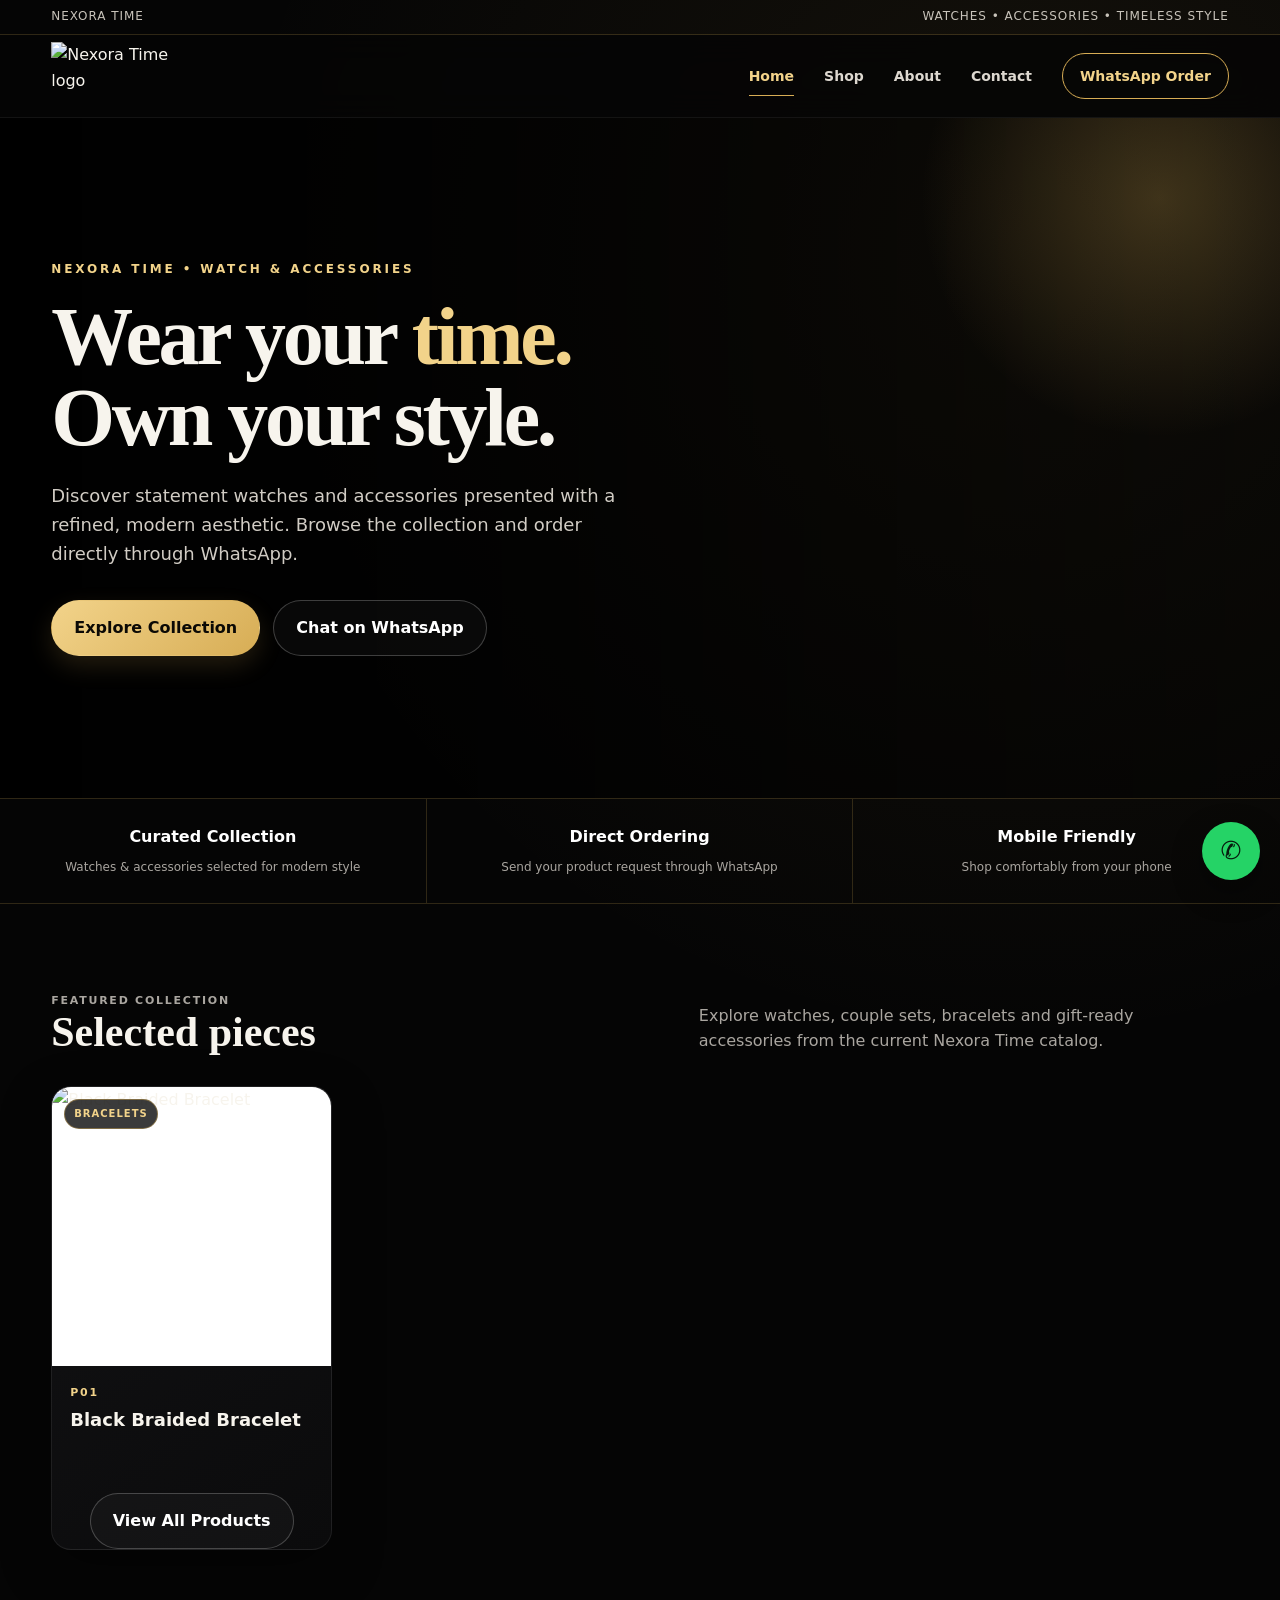
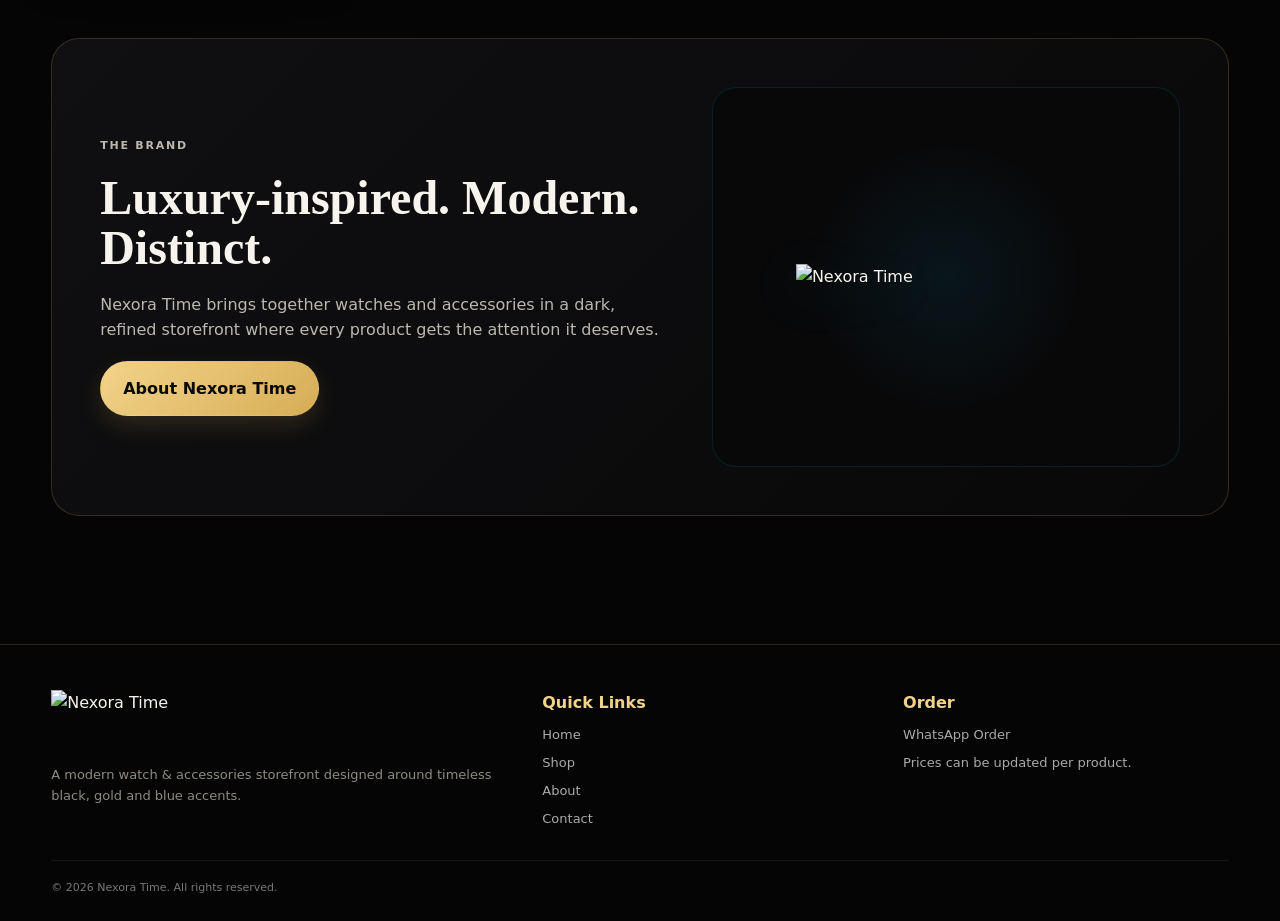
==== index.html @ cf29704b "Add files via upload" ====
<!doctype html>
<html lang="en">
<head>
<meta charset="utf-8"><meta name="viewport" content="width=device-width,initial-scale=1">
<title>Home | Nexora Time</title>
<meta name="description" content="Nexora Time — watches and accessories with a premium black and gold aesthetic.">
<link rel="stylesheet" href="styles.css">
</head>
<body>
<div class="topbar"><div class="container"><span>Nexora Time</span><span>Watches • Accessories • Timeless Style</span></div></div>
<header class="header"><nav class="container nav">
<a class="brand" href="index.html"><img src="assets/logo.png" alt="Nexora Time logo"></a>
<button class="mobile-toggle" aria-label="Open menu">☰</button>
<div class="menu"><a href="index.html" class="active">Home</a>
<a href="shop.html" class="">Shop</a>
<a href="about.html" class="">About</a>
<a href="contact.html" class="">Contact</a>
<a class="nav-cta" data-wa="Hello Nexora Time, I would like to place an order." href="#">WhatsApp Order</a></div>
</nav></header>

<main>
<section class="hero"><div class="container"><div class="hero-content">
<div class="kicker">Nexora Time • Watch & Accessories</div>
<h1>Wear your <span>time.</span><br>Own your style.</h1>
<p>Discover statement watches and accessories presented with a refined, modern aesthetic. Browse the collection and order directly through WhatsApp.</p>
<div class="buttons"><a class="btn btn-gold" href="shop.html">Explore Collection</a><a class="btn btn-outline" data-wa="Hello Nexora Time, I would like to know about your latest collection." href="#">Chat on WhatsApp</a></div>
</div></div></section>
<div class="feature-strip"><div class="feature"><strong>Curated Collection</strong><span>Watches & accessories selected for modern style</span></div><div class="feature"><strong>Direct Ordering</strong><span>Send your product request through WhatsApp</span></div><div class="feature"><strong>Mobile Friendly</strong><span>Shop comfortably from your phone</span></div></div>
<section class="section"><div class="container">
<div class="section-head"><div><p class="eyebrow">Featured collection</p><h2>Selected pieces</h2></div><p>Explore watches, couple sets, bracelets and gift-ready accessories from the current Nexora Time catalog.</p></div>
<div class="products-grid"><article class="product-card" data-category="Bracelets">      <div class="product-image-wrap">        <img src="assets/product-01-black-bracelet.jpg" alt="Black Braided Bracelet" loading="lazy">        <span class="product-tag">Bracelets</span>      </div>      <div class="product-info">        <p class="eyebrow">P01</p>        <h3>Black Braided Bracelet</h3></div>
<div style="text-align:center;margin-top:34px"><a class="btn btn-outline" href="shop.html">View All Products</a></div>
</div></section>
<section class="section" style="padding-top:0"><div class="container"><div class="dark-panel about-grid">
<div><p class="eyebrow">The brand</p><h2>Luxury-inspired. Modern. Distinct.</h2><p>Nexora Time brings together watches and accessories in a dark, refined storefront where every product gets the attention it deserves.</p><a class="btn btn-gold" href="about.html">About Nexora Time</a></div>
<div class="about-logo"><img src="assets/logo.png" alt="Nexora Time"></div>
</div></div></section>
</main>

<a class="whatsapp-float" data-wa="Hello Nexora Time, I would like to place an order." href="#" target="_blank" rel="noopener" aria-label="WhatsApp">✆</a>
<footer class="footer"><div class="container">
<div class="footer-grid">
<div><img src="assets/logo.png" alt="Nexora Time" style="width:145px;height:65px;object-fit:contain"><p style="margin-top:10px">A modern watch & accessories storefront designed around timeless black, gold and blue accents.</p></div>
<div><h4>Quick Links</h4><div class="footer-links"><a href="index.html">Home</a><a href="shop.html">Shop</a><a href="about.html">About</a><a href="contact.html">Contact</a></div></div>
<div><h4>Order</h4><div class="footer-links"><a data-wa="Hello Nexora Time, I would like to order a product." href="#">WhatsApp Order</a><span>Prices can be updated per product.</span></div></div>
</div>
<div class="copyright">© 2026 Nexora Time. All rights reserved.</div>
</div></footer>
<script src="script.js"></script>
</body></html>
---- styles.css ----
:root{
  --bg:#050505; --bg2:#0b0b0d; --panel:#101012; --panel2:#151518;
  --gold:#d7ad55; --gold2:#f2d38a; --text:#f7f4ed; --muted:#aaa6a0;
  --line:rgba(215,173,85,.20); --blue:#11bfe8;
  --max:1180px; --radius:20px; --shadow:0 18px 50px rgba(0,0,0,.38);
}
*{box-sizing:border-box;margin:0;padding:0}
html{scroll-behavior:smooth}
body{font-family:Inter,system-ui,-apple-system,Segoe UI,Roboto,Arial,sans-serif;background:radial-gradient(circle at 80% 10%,rgba(215,173,85,.08),transparent 32%),var(--bg);color:var(--text);line-height:1.6}
a{color:inherit;text-decoration:none}
img{max-width:100%;display:block}
.container{width:min(var(--max),92%);margin:auto}
.topbar{border-bottom:1px solid var(--line);font-size:12px;color:#c8c3ba;letter-spacing:.08em;text-transform:uppercase}
.topbar .container{min-height:34px;display:flex;align-items:center;justify-content:space-between}
.header{position:sticky;top:0;z-index:20;background:rgba(5,5,5,.86);backdrop-filter:blur(16px);border-bottom:1px solid rgba(255,255,255,.06)}
.nav{height:82px;display:flex;align-items:center;justify-content:space-between;gap:24px}
.brand img{width:145px;height:68px;object-fit:contain}
.menu{display:flex;align-items:center;gap:30px;font-size:14px;font-weight:700}
.menu a{color:#ddd8d0;position:relative}
.menu a:hover,.menu a.active{color:var(--gold2)}
.menu a.active:after{content:"";position:absolute;left:0;right:0;bottom:-9px;height:1px;background:var(--gold)}
.nav-cta{padding:11px 17px;border:1px solid var(--gold);border-radius:999px;color:var(--gold2)!important}
.mobile-toggle{display:none;background:none;border:0;color:white;font-size:26px}
.hero{min-height:680px;display:grid;place-items:center;position:relative;overflow:hidden}
.hero:before{content:"";position:absolute;inset:0;background:linear-gradient(90deg,rgba(0,0,0,.94),rgba(0,0,0,.63) 48%,rgba(0,0,0,.32)),url('assets/product-07-luxury-black-gold-watch.jpg') center/cover no-repeat;filter:saturate(.9)}
.hero:after{content:"";position:absolute;width:520px;height:520px;border-radius:50%;right:-140px;top:-180px;background:radial-gradient(circle,rgba(215,173,85,.25),transparent 65%)}
.hero-content{position:relative;z-index:1;padding:90px 0;max-width:700px;margin-right:auto}
.kicker{font-size:12px;letter-spacing:.24em;text-transform:uppercase;color:var(--gold2);font-weight:800;margin-bottom:18px}
.hero h1{font-family:Georgia,serif;font-size:clamp(48px,7vw,82px);line-height:.98;letter-spacing:-.04em;margin-bottom:24px}
.hero h1 span{color:var(--gold2)}
.hero p{font-size:18px;color:#d1ccc4;max-width:600px;margin-bottom:32px}
.buttons{display:flex;gap:13px;flex-wrap:wrap}
.btn{display:inline-flex;align-items:center;justify-content:center;gap:8px;padding:14px 22px;border-radius:999px;font-weight:800;border:1px solid transparent;transition:.25s ease}
.btn-gold{background:linear-gradient(135deg,var(--gold2),var(--gold));color:#0b0905;box-shadow:0 10px 25px rgba(215,173,85,.16)}
.btn-gold:hover{transform:translateY(-2px);box-shadow:0 14px 30px rgba(215,173,85,.24)}
.btn-outline{border-color:rgba(255,255,255,.22);color:#fff;background:rgba(255,255,255,.03)}
.btn-outline:hover{border-color:var(--gold);color:var(--gold2)}
.btn-small{padding:9px 13px;font-size:12px;white-space:nowrap}
.section{padding:88px 0}
.section-head{display:flex;align-items:end;justify-content:space-between;gap:24px;margin-bottom:32px}
.section-head h2{font-family:Georgia,serif;font-size:42px;line-height:1.05}
.section-head p{color:var(--muted);max-width:530px}
.eyebrow{color:var(--gold2);font-size:11px;letter-spacing:.16em;text-transform:uppercase;font-weight:800}
.products-grid{display:grid;grid-template-columns:repeat(4,1fr);gap:18px}
.product-card{background:linear-gradient(145deg,#121214,#0b0b0c);border:1px solid rgba(255,255,255,.08);border-radius:var(--radius);overflow:hidden;box-shadow:var(--shadow);transition:.28s ease}
.product-card:hover{transform:translateY(-6px);border-color:rgba(215,173,85,.4)}
.product-image-wrap{aspect-ratio:1/1;position:relative;background:#fff;overflow:hidden}
.product-image-wrap img{width:100%;height:100%;object-fit:cover;transition:.4s ease}
.product-card:hover .product-image-wrap img{transform:scale(1.035)}
.product-tag{position:absolute;top:12px;left:12px;background:rgba(5,5,5,.78);border:1px solid rgba(215,173,85,.45);color:var(--gold2);font-size:10px;font-weight:800;text-transform:uppercase;letter-spacing:.1em;padding:6px 9px;border-radius:999px}
.product-info{padding:18px}
.product-info h3{font-size:18px;margin:5px 0 6px}
.product-meta{font-size:12px;color:#8e8b86;min-height:40px}
.product-actions{display:flex;align-items:center;justify-content:space-between;gap:10px;margin-top:16px}
.price{font-weight:800;color:#eee;font-size:13px}
.feature-strip{display:grid;grid-template-columns:repeat(3,1fr);border-top:1px solid var(--line);border-bottom:1px solid var(--line)}
.feature{padding:25px 20px;text-align:center;border-right:1px solid var(--line)}
.feature:last-child{border-right:0}
.feature strong{display:block;color:#fff;margin-bottom:3px}.feature span{font-size:12px;color:var(--muted)}
.dark-panel{background:linear-gradient(135deg,#101012,#080809);border:1px solid var(--line);border-radius:28px;padding:48px}
.about-grid{display:grid;grid-template-columns:1.1fr .9fr;gap:40px;align-items:center}
.about-grid h2{font-family:Georgia,serif;font-size:48px;line-height:1.05;margin:12px 0 18px}
.about-grid p{color:#bcb7af;margin-bottom:18px}
.about-logo{min-height:380px;display:grid;place-items:center;background:radial-gradient(circle,rgba(17,191,232,.08),transparent 45%),#080809;border:1px solid rgba(17,191,232,.13);border-radius:24px}
.about-logo img{width:min(300px,75%);filter:drop-shadow(0 12px 25px rgba(17,191,232,.15))}
.page-hero{padding:90px 0 60px;background:linear-gradient(180deg,rgba(215,173,85,.08),transparent)}
.page-hero h1{font-family:Georgia,serif;font-size:64px;line-height:1.05;margin:8px 0 12px}.page-hero p{color:var(--muted);max-width:650px}
.filters{display:flex;gap:9px;flex-wrap:wrap;margin-bottom:28px}
.filter{background:#111;border:1px solid rgba(255,255,255,.1);color:#bbb;padding:9px 14px;border-radius:999px;cursor:pointer;font-weight:700;font-size:12px}
.filter.active,.filter:hover{border-color:var(--gold);color:var(--gold2)}
.contact-grid{display:grid;grid-template-columns:.8fr 1.2fr;gap:22px}
.contact-card,.form-card{background:#0d0d0f;border:1px solid rgba(255,255,255,.08);border-radius:22px;padding:30px}
.contact-item{padding:17px 0;border-bottom:1px solid rgba(255,255,255,.07)}.contact-item:last-child{border:0}
.contact-item span{display:block;color:var(--gold2);font-size:11px;text-transform:uppercase;letter-spacing:.12em;font-weight:800;margin-bottom:5px}
form{display:grid;gap:15px}label{font-size:12px;color:#b7b2aa;font-weight:700}input,textarea,select{width:100%;margin-top:7px;background:#070708;border:1px solid rgba(255,255,255,.12);border-radius:12px;color:white;padding:13px 14px;outline:none}textarea{min-height:130px;resize:vertical}input:focus,textarea:focus{border-color:var(--gold)}
.footer{border-top:1px solid var(--line);padding:45px 0 25px;margin-top:40px}
.footer-grid{display:grid;grid-template-columns:1.4fr 1fr 1fr;gap:35px}.footer p{color:#8e8a83;font-size:13px}.footer h4{margin-bottom:10px;color:var(--gold2)}
.footer-links{display:grid;gap:7px;color:#aaa;font-size:13px}
.copyright{border-top:1px solid rgba(255,255,255,.07);margin-top:30px;padding-top:18px;font-size:11px;color:#777}
.whatsapp-float{position:fixed;right:20px;bottom:20px;width:58px;height:58px;border-radius:50%;display:grid;place-items:center;background:#25D366;color:#071b0e;font-size:25px;z-index:30;box-shadow:0 12px 30px rgba(0,0,0,.4);font-weight:900}
.empty{padding:50px;text-align:center;color:#888;grid-column:1/-1}
@media(max-width:980px){.products-grid{grid-template-columns:repeat(2,1fr)}.about-grid,.contact-grid{grid-template-columns:1fr}.footer-grid{grid-template-columns:1fr 1fr}.menu{gap:16px}}
@media(max-width:700px){
  .topbar{display:none}.nav{height:72px}.brand img{width:125px}.mobile-toggle{display:block}
  .menu{display:none;position:absolute;top:72px;left:0;right:0;background:#09090a;border-bottom:1px solid var(--line);padding:20px;flex-direction:column;align-items:stretch}.menu.open{display:flex}.nav-cta{text-align:center}
  .hero{min-height:650px}.hero-content{padding:70px 0}.hero h1{font-size:52px}.hero p{font-size:16px}
  .section{padding:65px 0}.section-head{display:block}.section-head h2{font-size:36px;margin-bottom:10px}.products-grid{grid-template-columns:1fr}.feature-strip{grid-template-columns:1fr}.feature{border-right:0;border-bottom:1px solid var(--line)}.feature:last-child{border-bottom:0}
  .dark-panel{padding:28px}.about-grid h2{font-size:38px}.page-hero{padding:65px 0 45px}.page-hero h1{font-size:48px}.footer-grid{grid-template-columns:1fr}
  .product-actions{align-items:flex-start;flex-direction:column}.btn-small{width:100%}
}
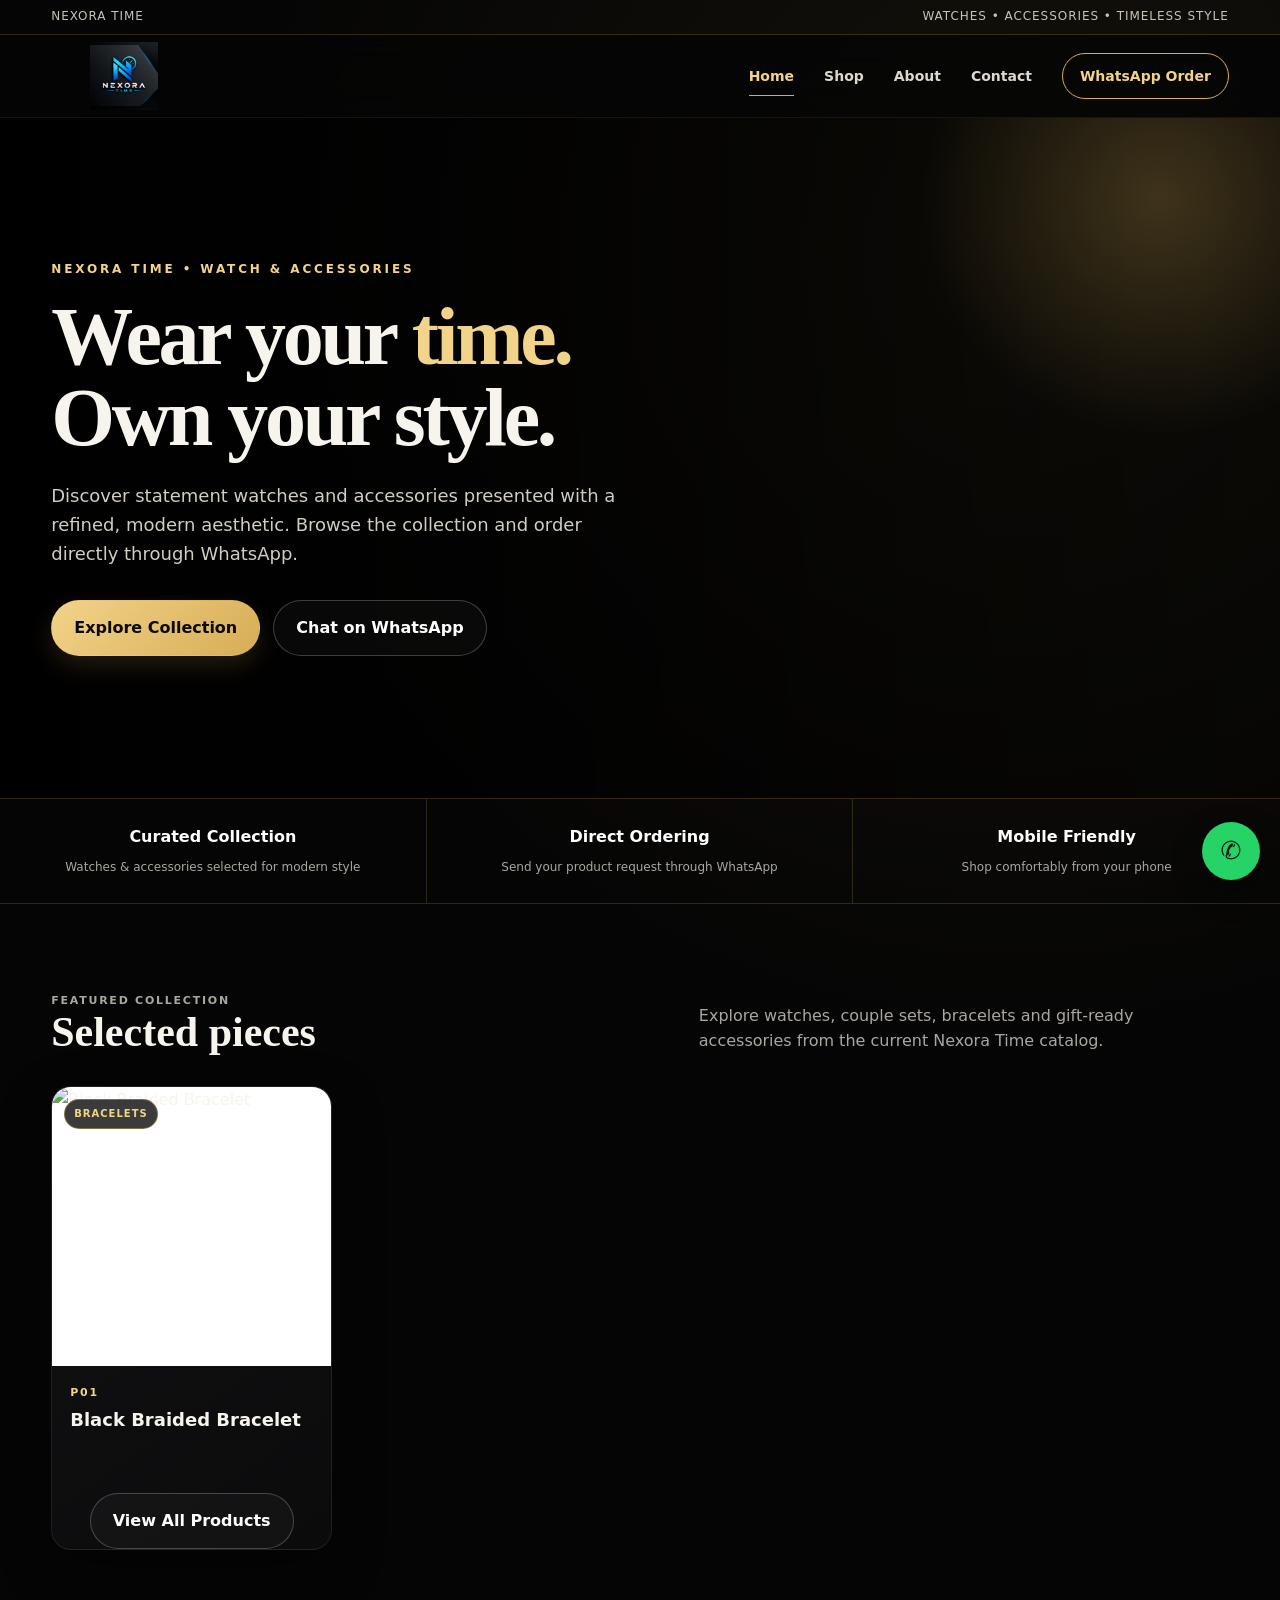
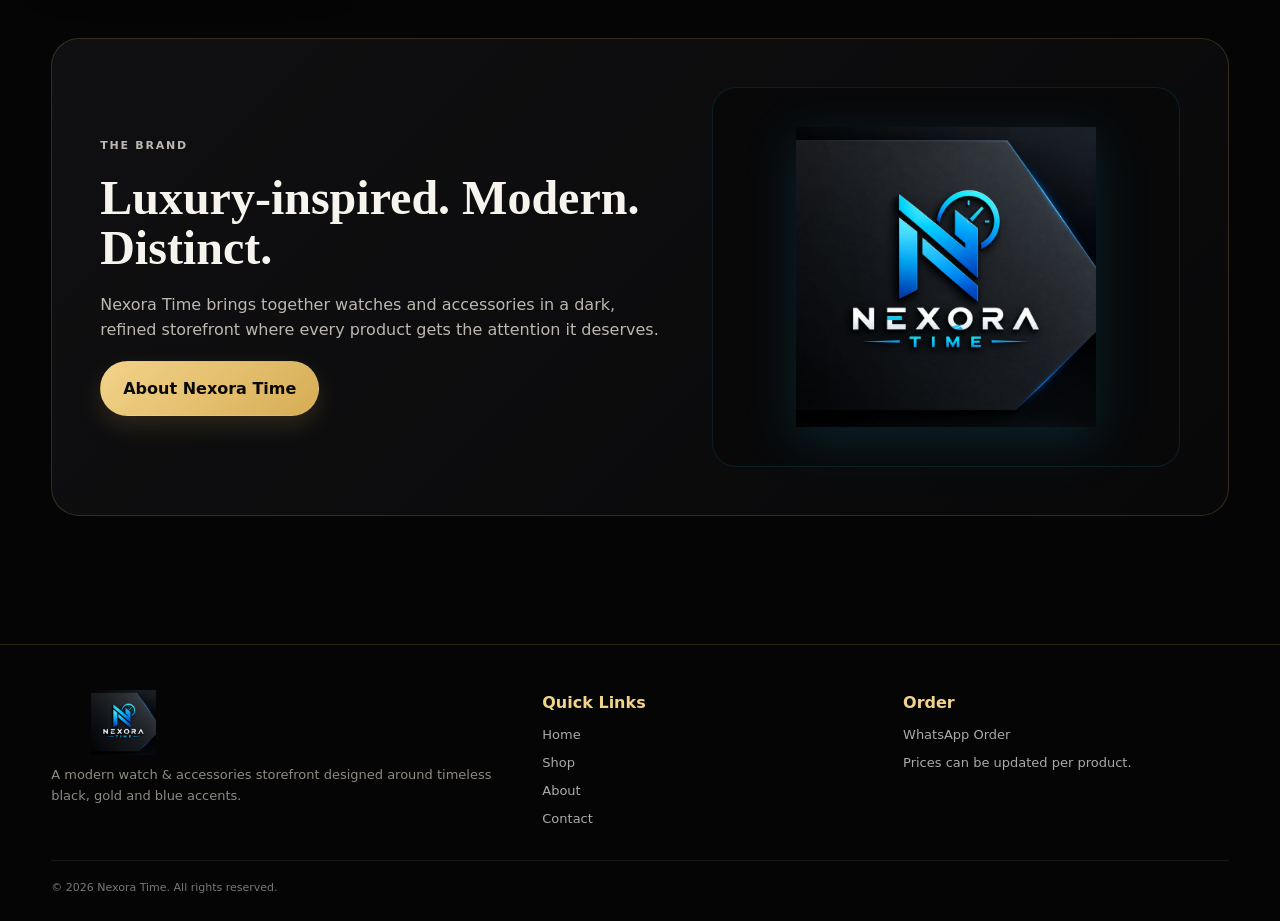
==== commit 860d50dc: "Update index.html" ====
--- a/index.html
+++ b/index.html
@@ -9,7 +9,7 @@
 <body>
 <div class="topbar"><div class="container"><span>Nexora Time</span><span>Watches • Accessories • Timeless Style</span></div></div>
 <header class="header"><nav class="container nav">
-<a class="brand" href="index.html"><img src="assets/logo.png" alt="Nexora Time logo"></a>
+<a class="brand" href="index.html"><img src="logo.jpeg" alt="Nexora Time logo"></a>
 <button class="mobile-toggle" aria-label="Open menu">☰</button>
 <div class="menu"><a href="index.html" class="active">Home</a>
 <a href="shop.html" class="">Shop</a>
@@ -33,18 +33,18 @@
 </div></section>
 <section class="section" style="padding-top:0"><div class="container"><div class="dark-panel about-grid">
 <div><p class="eyebrow">The brand</p><h2>Luxury-inspired. Modern. Distinct.</h2><p>Nexora Time brings together watches and accessories in a dark, refined storefront where every product gets the attention it deserves.</p><a class="btn btn-gold" href="about.html">About Nexora Time</a></div>
-<div class="about-logo"><img src="assets/logo.png" alt="Nexora Time"></div>
+<div class="about-logo"><img src="logo.jpeg" alt="Nexora Time"></div>
 </div></div></section>
 </main>
 
 <a class="whatsapp-float" data-wa="Hello Nexora Time, I would like to place an order." href="#" target="_blank" rel="noopener" aria-label="WhatsApp">✆</a>
 <footer class="footer"><div class="container">
 <div class="footer-grid">
-<div><img src="assets/logo.png" alt="Nexora Time" style="width:145px;height:65px;object-fit:contain"><p style="margin-top:10px">A modern watch & accessories storefront designed around timeless black, gold and blue accents.</p></div>
+<div><img src="logo.jpeg" alt="Nexora Time" style="width:145px;height:65px;object-fit:contain"><p style="margin-top:10px">A modern watch & accessories storefront designed around timeless black, gold and blue accents.</p></div>
 <div><h4>Quick Links</h4><div class="footer-links"><a href="index.html">Home</a><a href="shop.html">Shop</a><a href="about.html">About</a><a href="contact.html">Contact</a></div></div>
 <div><h4>Order</h4><div class="footer-links"><a data-wa="Hello Nexora Time, I would like to order a product." href="#">WhatsApp Order</a><span>Prices can be updated per product.</span></div></div>
 </div>
 <div class="copyright">© 2026 Nexora Time. All rights reserved.</div>
 </div></footer>
 <script src="script.js"></script>
-</body></html>+</body></html>
